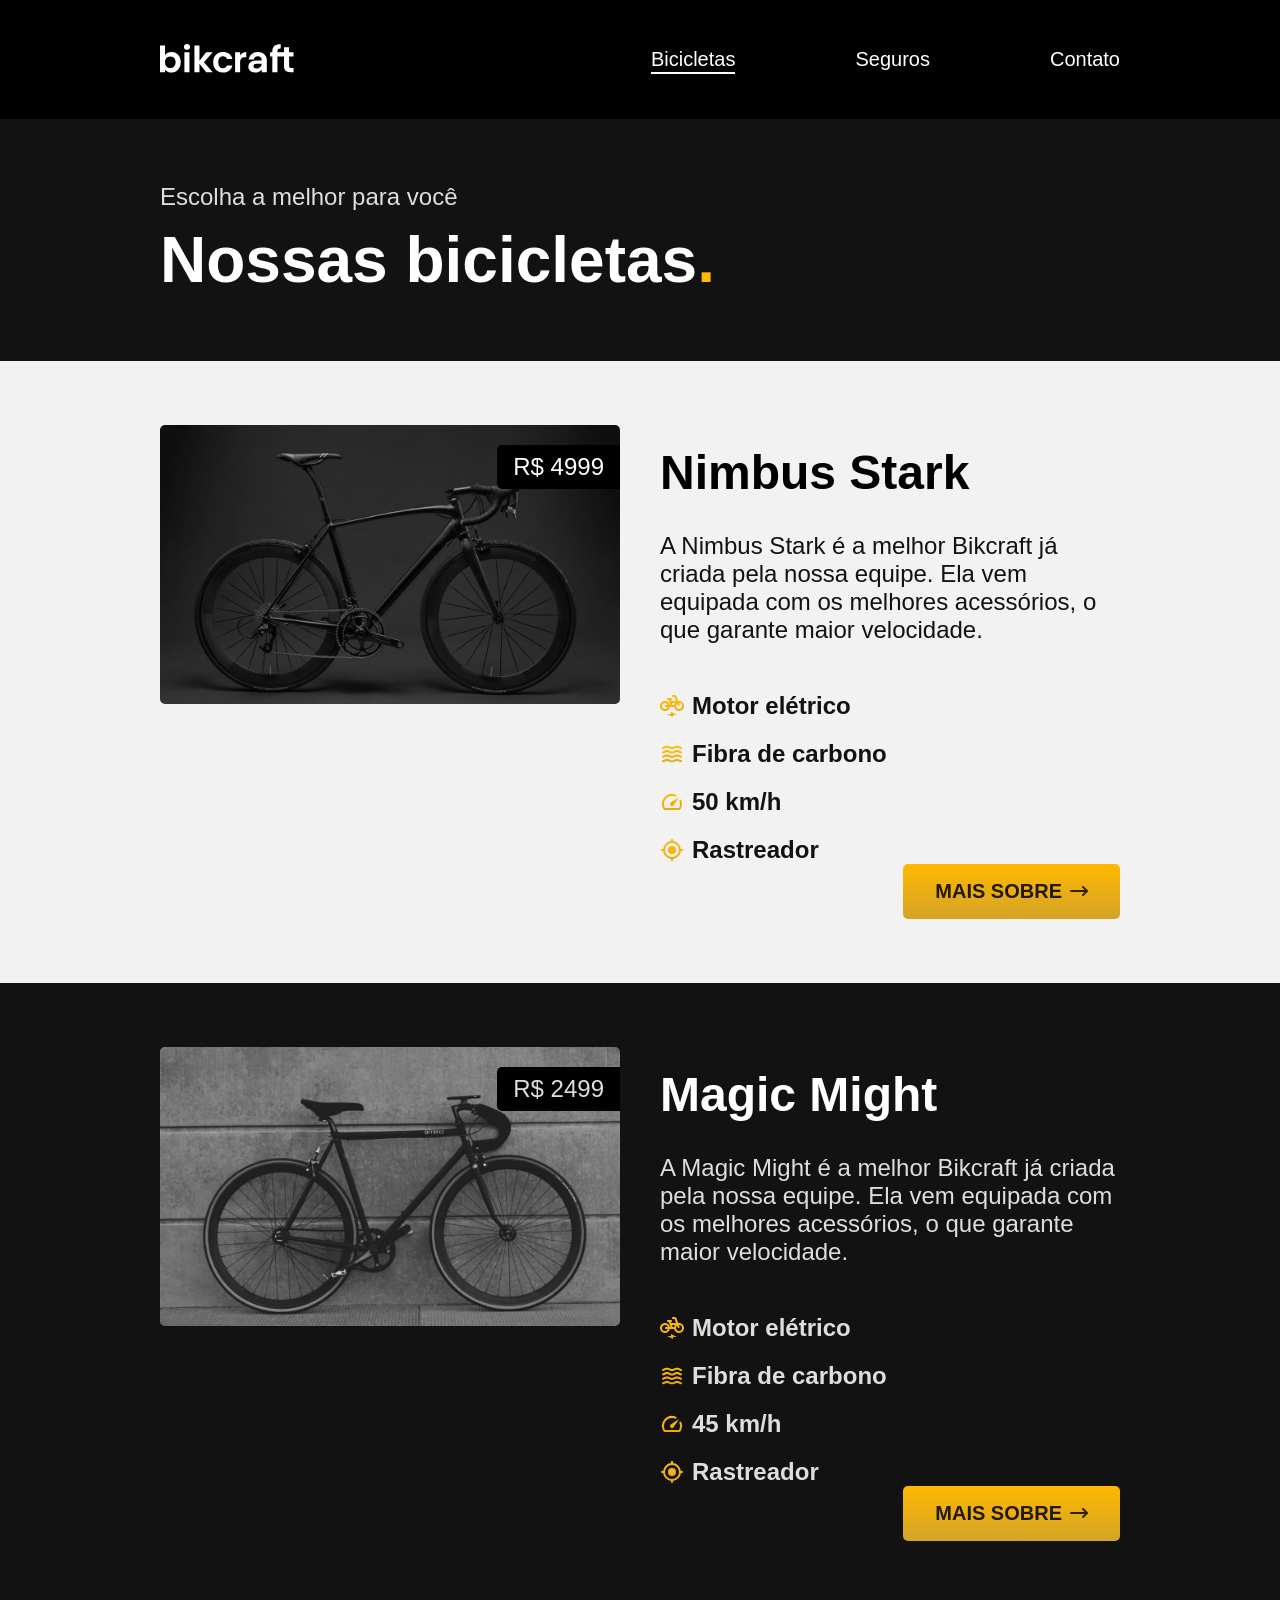
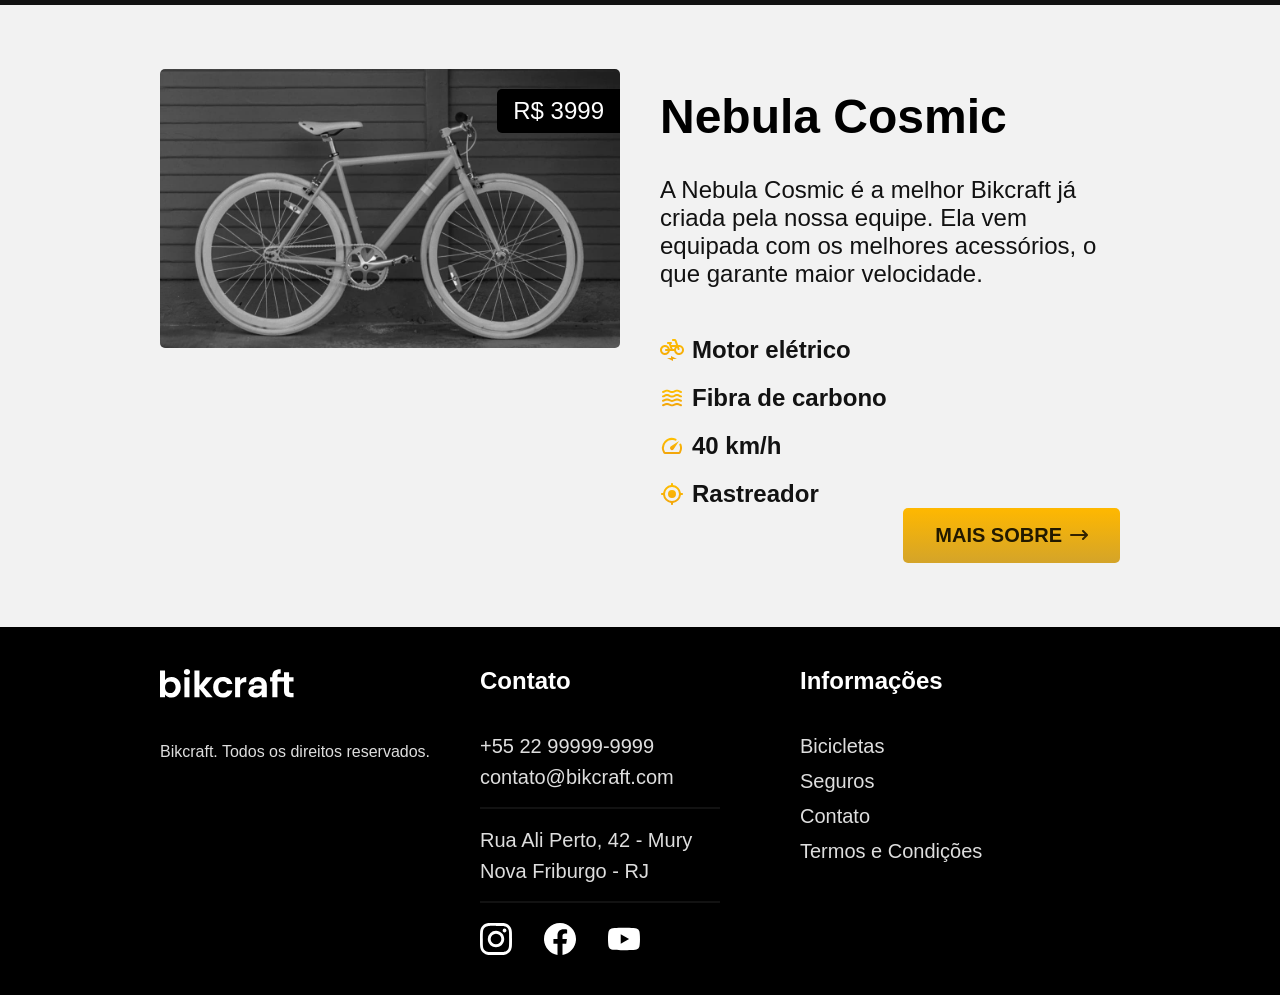
==== bicicletas.html @ 28f9dd7e "Adicionado os arquivos do projeto" ====
<!DOCTYPE html>
<html>
    <head>
        <link rel="stylesheet" href="/css/estilo.css">
        <link rel="icon" href="/img/favicon.svg" type="image/svg+xml">
        <title>Bicicletas | Bikcraft</title>
        <meta name="description" content="Bicicletas.">
        <meta name="viewport" content="width=device-width, initial-scale=1.0">
        <script>document.documentElement.classList.add("js")</script>
    </head>

    <body>
        <header class="cabecalho">
            <a href="/index.html"><img class="logo" src="/img/bikcraft.svg" alt="Bikcraft"></a>
            
            <nav>
                <ul class="menu">
                    <li><a href="/bicicletas.html">Bicicletas</a></li>
                    <li><a href="/seguros.html">Seguros</a></li>
                    <li><a href="/contato.html">Contato</a></li>
                </ul>
            </nav>
        </header>

        <main class="bicicletas">
            <div class="bicicletas-titulo">
                <h2>Escolha a melhor para você</h2>
                <h1>Nossas bicicletas<span>.</span></h1>
            </div>

            <div class="bicicleta-nimbus">
                <div class="bicicleta-imagem">
                    <img src="/img/bicicletas/nimbus.jpg" alt="Bicicleta preta">
                    <p class="bicicleta-preco">R$ 4999</p>
                </div>

                <div class="bicicleta-texto">
                    <h2>Nimbus Stark</h2>
                    <p>A Nimbus Stark é a melhor Bikcraft já criada pela nossa equipe. Ela vem equipada com os melhores acessórios, o que garante maior velocidade.</p>

                    <ul class="bicicleta-componentes">
                        <li><img src="/img/icones/eletrica.svg">Motor elétrico</li>
                        <li><img src="/img/icones/carbono.svg">Fibra de carbono</li>
                        <li><img src="/img/icones/velocidade.svg">50 km/h</li>
                        <li><img src="/img/icones/rastreador.svg">Rastreador</li>
                    </ul>

                    <a class="botao" href="/bicicletas/nimbus.html">MAIS SOBRE<img src="/img/icones/seta.svg"></a>
                </div>
            </div>

            <div class="bicicleta-magic">
                <div class="bicicleta-imagem">
                    <img src="/img/bicicletas/magic.jpg" alt="Bicicleta preta">
                    <p class="bicicleta-preco">R$ 2499</p>
                </div>

                <div class="bicicleta-texto">
                    <h2>Magic Might</h2>
                    <p>A Magic Might é a melhor Bikcraft já criada pela nossa equipe. Ela vem equipada com os melhores acessórios, o que garante maior velocidade.</p>

                    <ul class="bicicleta-componentes">
                        <li><img src="/img/icones/eletrica.svg">Motor elétrico</li>
                        <li><img src="/img/icones/carbono.svg">Fibra de carbono</li>
                        <li><img src="/img/icones/velocidade.svg">45 km/h</li>
                        <li><img src="/img/icones/rastreador.svg">Rastreador</li>
                    </ul>

                    <a class="botao" href="/bicicletas/magic.html">MAIS SOBRE<img src="/img/icones/seta.svg"></a>
                </div>
            </div>

            <div class="bicicleta-nebula">
                <div class="bicicleta-imagem">
                    <img src="/img/bicicletas/nebula.jpg" alt="Bicicleta branca">
                    <p class="bicicleta-preco">R$ 3999</p>
                </div>

                <div class="bicicleta-texto">
                    <h2>Nebula Cosmic</h2>
                    <p>A Nebula Cosmic é a melhor Bikcraft já criada pela nossa equipe. Ela vem equipada com os melhores acessórios, o que garante maior velocidade.</p>

                    <ul class="bicicleta-componentes">
                        <li><img src="/img/icones/eletrica.svg">Motor elétrico</li>
                        <li><img src="/img/icones/carbono.svg">Fibra de carbono</li>
                        <li><img src="/img/icones/velocidade.svg">40 km/h</li>
                        <li><img src="/img/icones/rastreador.svg">Rastreador</li>
                    </ul>

                    <a class="botao" href="/bicicletas/nebula.html">MAIS SOBRE<img src="/img/icones/seta.svg"></a>
                </div>
            </div>
        </main>

        <footer class="rodape">
            <div class="rodape-marca">
                <a href="/index.html"><img class="logo" src="/img/bikcraft.svg" alt="Bikcraft"></a>
                <p>Bikcraft. Todos os direitos reservados.</p>
            </div>

            <div class="rodape-contato">
                <h3>Contato</h3>

                <ul class="rodape-telemail">
                    <li>+55 22 99999-9999</li>
                    <li>contato@bikcraft.com</li>
                </ul>

                <ul class="rodape-endereco">
                    <li>Rua Ali Perto, 42 - Mury</li>
                    <li>Nova Friburgo - RJ</li>
                </ul>

                <div class="rodape-redes">
                    <a href="https://google.com"><img src="/img/redes/instagram.svg" alt="Instagram"></a>
                    <a href="https://google.com"><img src="/img/redes/facebook.svg" alt="Facebook"></a>
                    <a href="https://google.com"><img src="/img/redes/youtube.svg" alt="Youtube"></a>
                </div>
            </div>

            <div class="rodape-info">
                <h3>Informações</h3>

                <ul class="rodape-nav">
                    <li><a href="/bicicletas.html">Bicicletas</a></li>
                    <li><a href="/seguros.html">Seguros</a></li>
                    <li><a href="/contato.html">Contato</a></li>
                    <li><a href="/termos.html">Termos e Condições</a></li>
                </ul>
            </div>
        </footer>

        <script src="/javascript/script.js"></script>
    </body>
</html>
---- css/estilo.css ----
@import "/css/global.css";
@import "/css/cabecalho.css";
@import "/css/rodape.css";

@import "/css/index.css";

@import "/css/bicicletas.css";

@import "/css/nimbus.css";
@import "/css/magic.css";
@import "/css/nebula.css";

@import "/css/seguros.css";

@import "/css/contato.css";

@import "/css/orcamento.css";

@import "/css/termos.css";
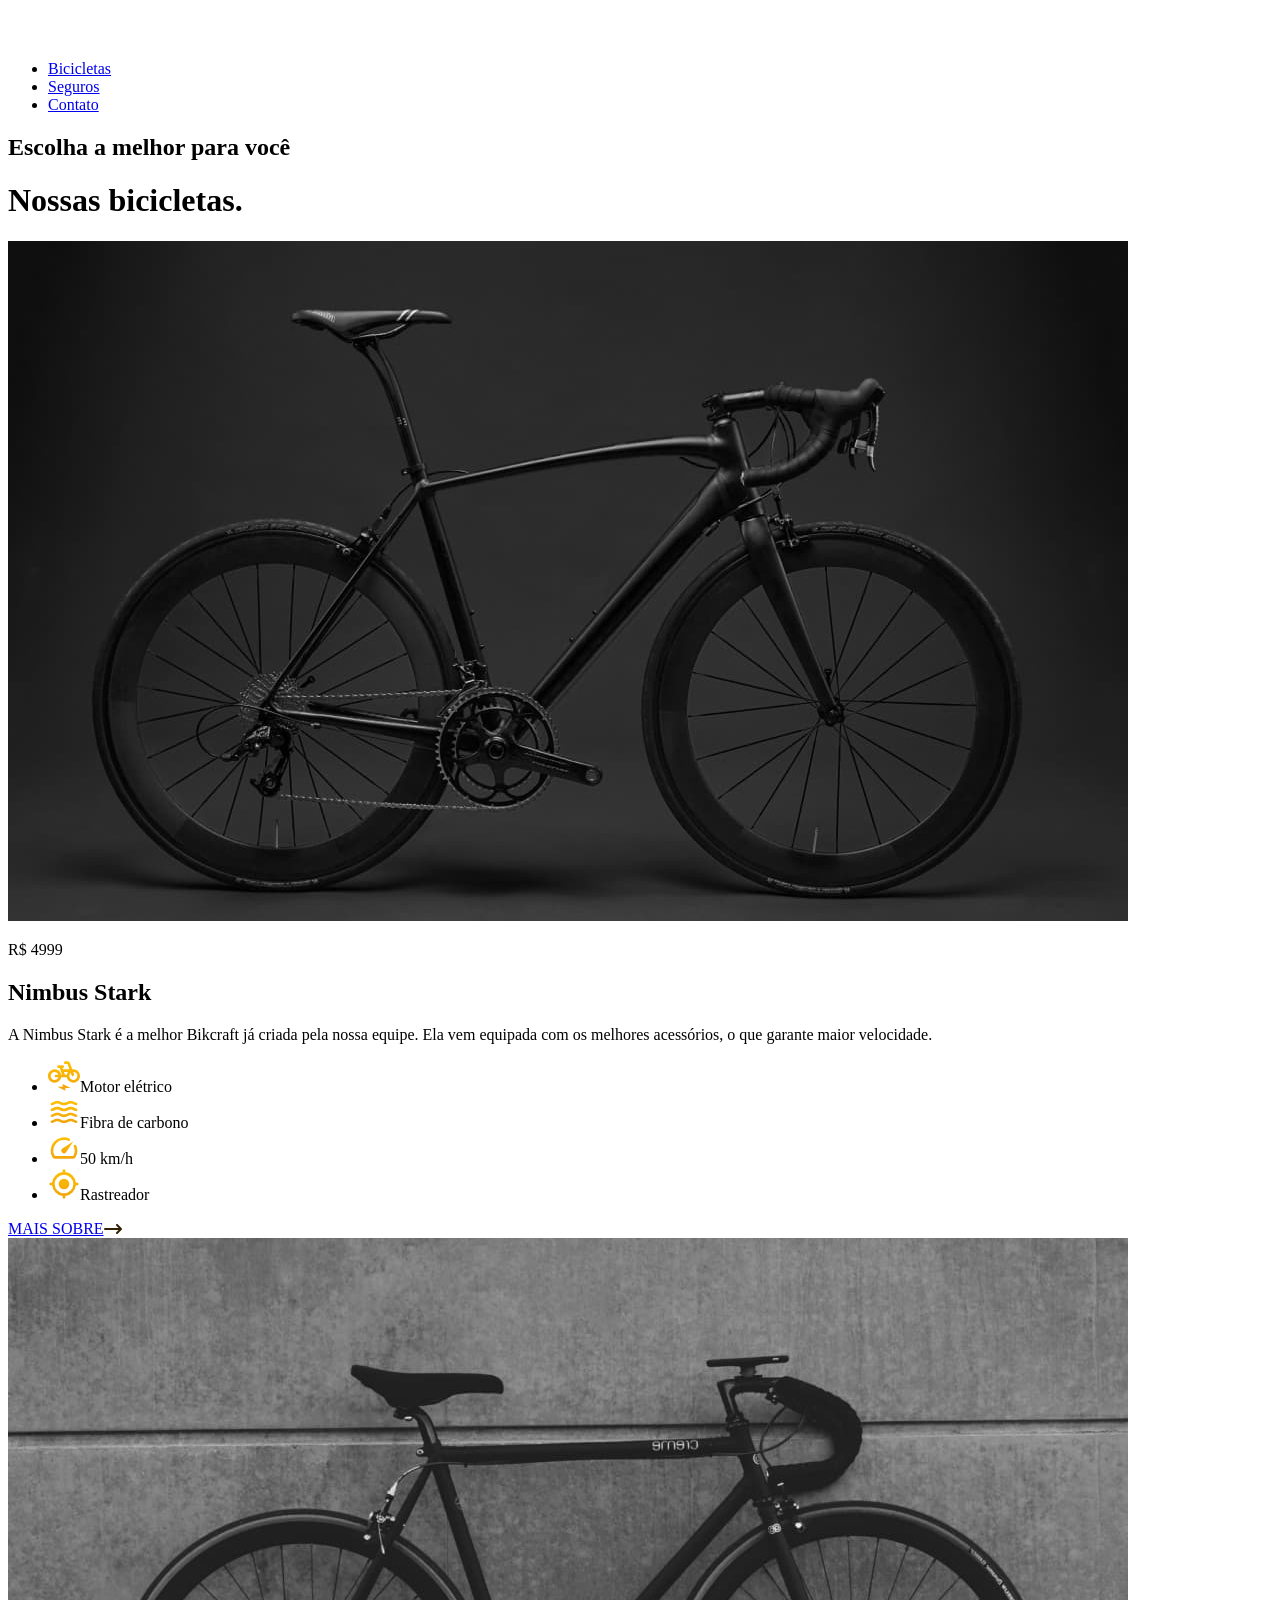
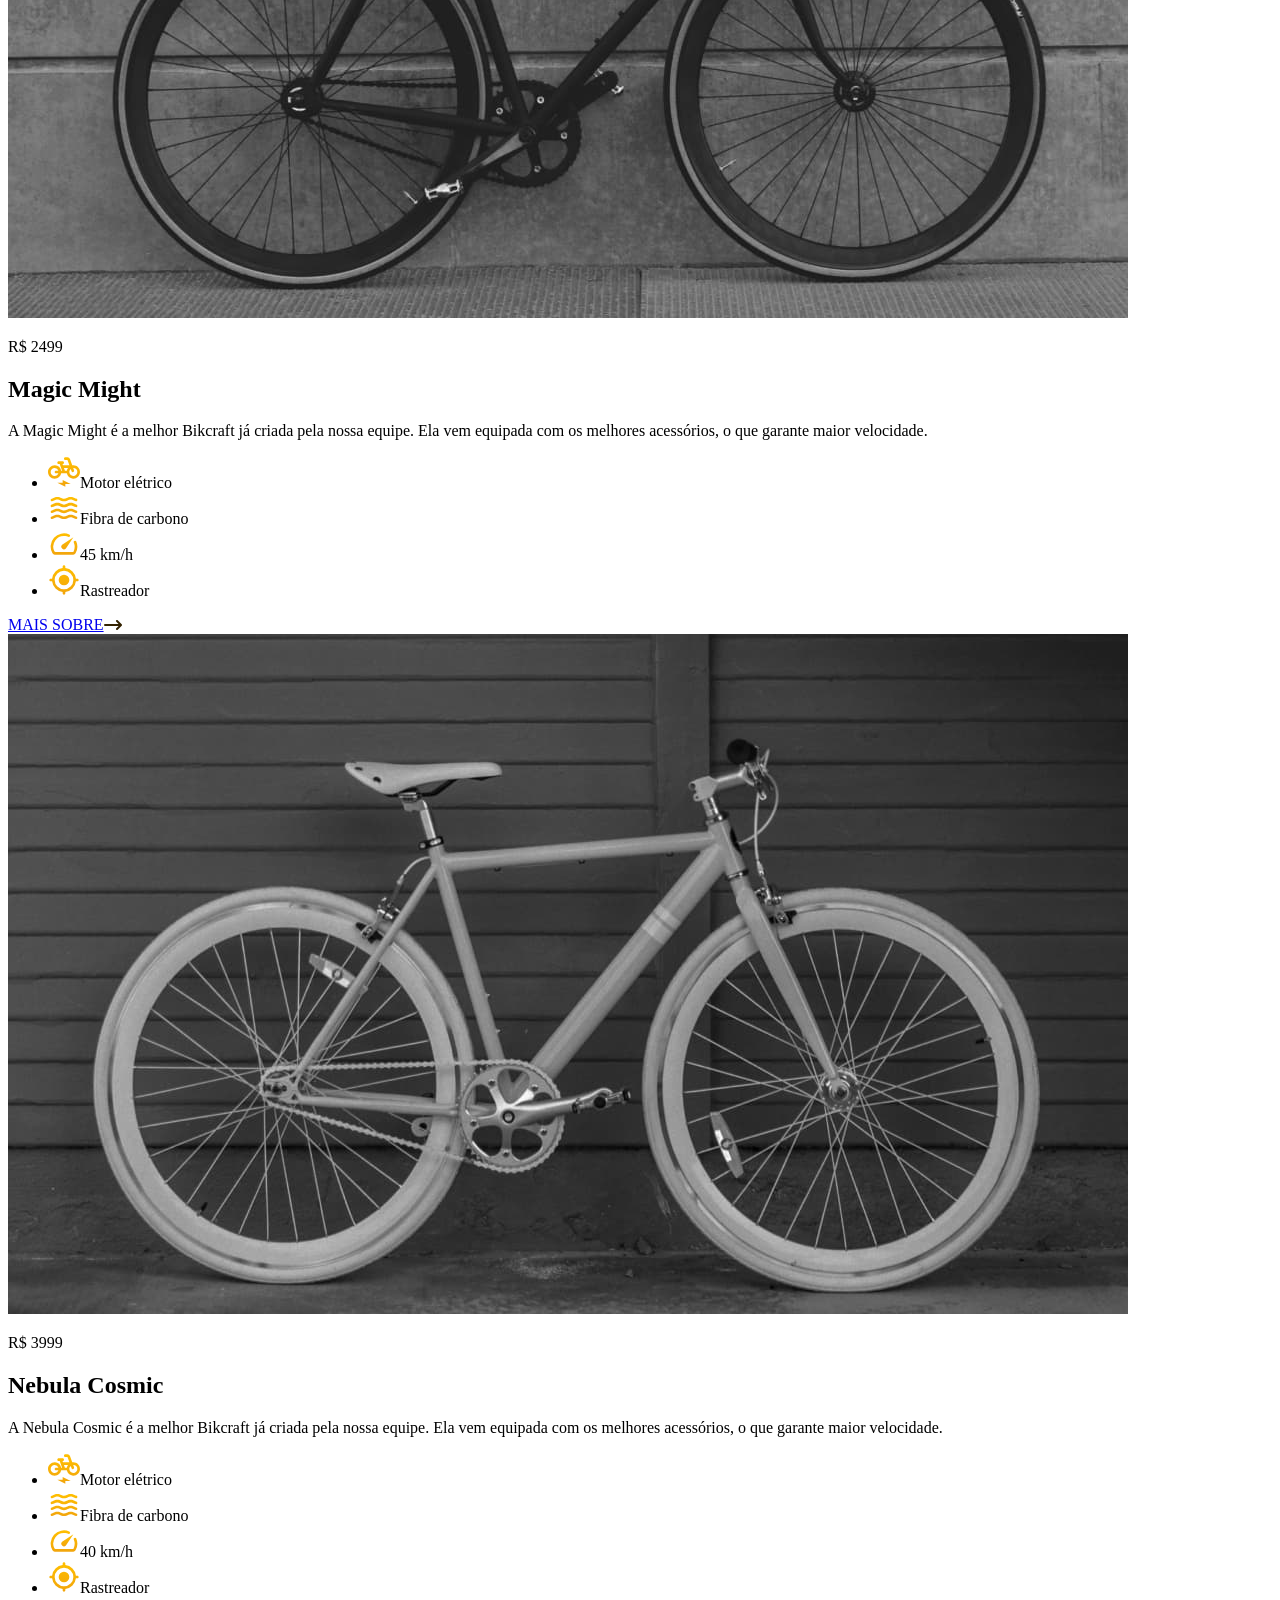
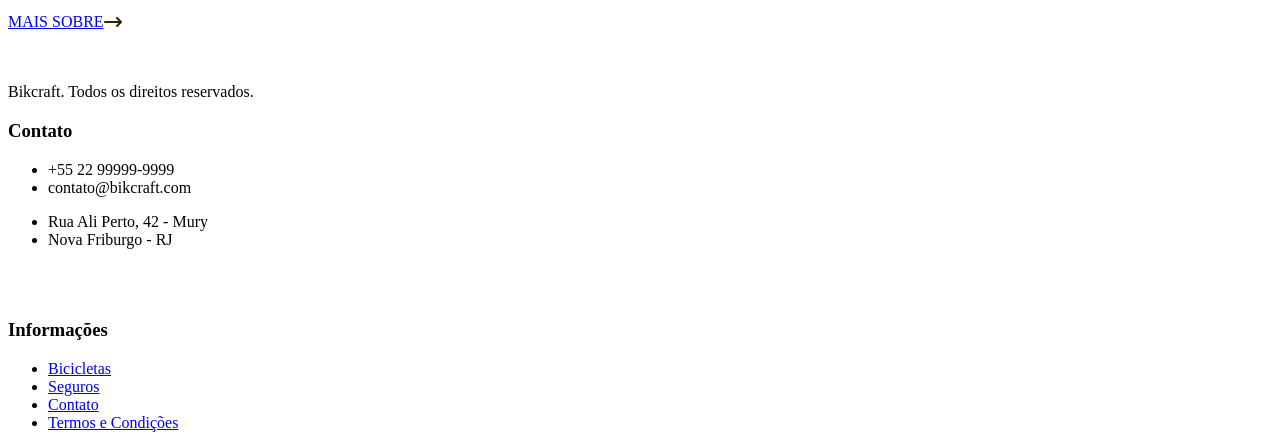
==== commit b1cc9959: "Corrigido os caminhos e endereçamentos de arquivos que estavam incorretos" ====
--- a/bicicletas.html
+++ b/bicicletas.html
@@ -1,8 +1,8 @@
 <!DOCTYPE html>
 <html>
     <head>
-        <link rel="stylesheet" href="/css/estilo.css">
-        <link rel="icon" href="/img/favicon.svg" type="image/svg+xml">
+        <link rel="stylesheet" href="./css/estilo.css">
+        <link rel="icon" href="./img/favicon.svg" type="image/svg+xml">
         <title>Bicicletas | Bikcraft</title>
         <meta name="description" content="Bicicletas.">
         <meta name="viewport" content="width=device-width, initial-scale=1.0">
@@ -11,13 +11,13 @@
 
     <body>
         <header class="cabecalho">
-            <a href="/index.html"><img class="logo" src="/img/bikcraft.svg" alt="Bikcraft"></a>
+            <a href="./index.html"><img class="logo" src="./img/bikcraft.svg" alt="Bikcraft"></a>
             
             <nav>
                 <ul class="menu">
-                    <li><a href="/bicicletas.html">Bicicletas</a></li>
-                    <li><a href="/seguros.html">Seguros</a></li>
-                    <li><a href="/contato.html">Contato</a></li>
+                    <li><a href="./bicicletas.html">Bicicletas</a></li>
+                    <li><a href="./seguros.html">Seguros</a></li>
+                    <li><a href="./contato.html">Contato</a></li>
                 </ul>
             </nav>
         </header>
@@ -30,7 +30,7 @@
 
             <div class="bicicleta-nimbus">
                 <div class="bicicleta-imagem">
-                    <img src="/img/bicicletas/nimbus.jpg" alt="Bicicleta preta">
+                    <img src="./img/bicicletas/nimbus.jpg" alt="Bicicleta preta">
                     <p class="bicicleta-preco">R$ 4999</p>
                 </div>
 
@@ -39,19 +39,19 @@
                     <p>A Nimbus Stark é a melhor Bikcraft já criada pela nossa equipe. Ela vem equipada com os melhores acessórios, o que garante maior velocidade.</p>
 
                     <ul class="bicicleta-componentes">
-                        <li><img src="/img/icones/eletrica.svg">Motor elétrico</li>
-                        <li><img src="/img/icones/carbono.svg">Fibra de carbono</li>
-                        <li><img src="/img/icones/velocidade.svg">50 km/h</li>
-                        <li><img src="/img/icones/rastreador.svg">Rastreador</li>
+                        <li><img src="./img/icones/eletrica.svg">Motor elétrico</li>
+                        <li><img src="./img/icones/carbono.svg">Fibra de carbono</li>
+                        <li><img src="./img/icones/velocidade.svg">50 km/h</li>
+                        <li><img src="./img/icones/rastreador.svg">Rastreador</li>
                     </ul>
 
-                    <a class="botao" href="/bicicletas/nimbus.html">MAIS SOBRE<img src="/img/icones/seta.svg"></a>
+                    <a class="botao" href="./bicicletas/nimbus.html">MAIS SOBRE<img src="./img/icones/seta.svg"></a>
                 </div>
             </div>
 
             <div class="bicicleta-magic">
                 <div class="bicicleta-imagem">
-                    <img src="/img/bicicletas/magic.jpg" alt="Bicicleta preta">
+                    <img src="./img/bicicletas/magic.jpg" alt="Bicicleta preta">
                     <p class="bicicleta-preco">R$ 2499</p>
                 </div>
 
@@ -60,19 +60,19 @@
                     <p>A Magic Might é a melhor Bikcraft já criada pela nossa equipe. Ela vem equipada com os melhores acessórios, o que garante maior velocidade.</p>
 
                     <ul class="bicicleta-componentes">
-                        <li><img src="/img/icones/eletrica.svg">Motor elétrico</li>
-                        <li><img src="/img/icones/carbono.svg">Fibra de carbono</li>
-                        <li><img src="/img/icones/velocidade.svg">45 km/h</li>
-                        <li><img src="/img/icones/rastreador.svg">Rastreador</li>
+                        <li><img src="./img/icones/eletrica.svg">Motor elétrico</li>
+                        <li><img src="./img/icones/carbono.svg">Fibra de carbono</li>
+                        <li><img src="./img/icones/velocidade.svg">45 km/h</li>
+                        <li><img src="./img/icones/rastreador.svg">Rastreador</li>
                     </ul>
 
-                    <a class="botao" href="/bicicletas/magic.html">MAIS SOBRE<img src="/img/icones/seta.svg"></a>
+                    <a class="botao" href="./bicicletas/magic.html">MAIS SOBRE<img src="./img/icones/seta.svg"></a>
                 </div>
             </div>
 
             <div class="bicicleta-nebula">
                 <div class="bicicleta-imagem">
-                    <img src="/img/bicicletas/nebula.jpg" alt="Bicicleta branca">
+                    <img src="./img/bicicletas/nebula.jpg" alt="Bicicleta branca">
                     <p class="bicicleta-preco">R$ 3999</p>
                 </div>
 
@@ -81,20 +81,20 @@
                     <p>A Nebula Cosmic é a melhor Bikcraft já criada pela nossa equipe. Ela vem equipada com os melhores acessórios, o que garante maior velocidade.</p>
 
                     <ul class="bicicleta-componentes">
-                        <li><img src="/img/icones/eletrica.svg">Motor elétrico</li>
-                        <li><img src="/img/icones/carbono.svg">Fibra de carbono</li>
-                        <li><img src="/img/icones/velocidade.svg">40 km/h</li>
-                        <li><img src="/img/icones/rastreador.svg">Rastreador</li>
+                        <li><img src="./img/icones/eletrica.svg">Motor elétrico</li>
+                        <li><img src="./img/icones/carbono.svg">Fibra de carbono</li>
+                        <li><img src="./img/icones/velocidade.svg">40 km/h</li>
+                        <li><img src="./img/icones/rastreador.svg">Rastreador</li>
                     </ul>
 
-                    <a class="botao" href="/bicicletas/nebula.html">MAIS SOBRE<img src="/img/icones/seta.svg"></a>
+                    <a class="botao" href="./bicicletas/nebula.html">MAIS SOBRE<img src="./img/icones/seta.svg"></a>
                 </div>
             </div>
         </main>
 
         <footer class="rodape">
             <div class="rodape-marca">
-                <a href="/index.html"><img class="logo" src="/img/bikcraft.svg" alt="Bikcraft"></a>
+                <a href="./index.html"><img class="logo" src="./img/bikcraft.svg" alt="Bikcraft"></a>
                 <p>Bikcraft. Todos os direitos reservados.</p>
             </div>
 
@@ -112,9 +112,9 @@
                 </ul>
 
                 <div class="rodape-redes">
-                    <a href="https://google.com"><img src="/img/redes/instagram.svg" alt="Instagram"></a>
-                    <a href="https://google.com"><img src="/img/redes/facebook.svg" alt="Facebook"></a>
-                    <a href="https://google.com"><img src="/img/redes/youtube.svg" alt="Youtube"></a>
+                    <a href="https://google.com"><img src="./img/redes/instagram.svg" alt="Instagram"></a>
+                    <a href="https://google.com"><img src="./img/redes/facebook.svg" alt="Facebook"></a>
+                    <a href="https://google.com"><img src="./img/redes/youtube.svg" alt="Youtube"></a>
                 </div>
             </div>
 
@@ -122,14 +122,14 @@
                 <h3>Informações</h3>
 
                 <ul class="rodape-nav">
-                    <li><a href="/bicicletas.html">Bicicletas</a></li>
-                    <li><a href="/seguros.html">Seguros</a></li>
-                    <li><a href="/contato.html">Contato</a></li>
-                    <li><a href="/termos.html">Termos e Condições</a></li>
+                    <li><a href="./bicicletas.html">Bicicletas</a></li>
+                    <li><a href="./seguros.html">Seguros</a></li>
+                    <li><a href="./contato.html">Contato</a></li>
+                    <li><a href="./termos.html">Termos e Condições</a></li>
                 </ul>
             </div>
         </footer>
 
-        <script src="/javascript/script.js"></script>
+        <script src="./javascript/script.js"></script>
     </body>
 </html>
--- a/css/estilo.css
+++ b/css/estilo.css
@@ -1,19 +1,19 @@
-@import "/css/global.css";
-@import "/css/cabecalho.css";
-@import "/css/rodape.css";
+@import "./css/global.css";
+@import "./css/cabecalho.css";
+@import "./css/rodape.css";
 
-@import "/css/index.css";
+@import "./css/index.css";
 
-@import "/css/bicicletas.css";
+@import "./css/bicicletas.css";
 
-@import "/css/nimbus.css";
-@import "/css/magic.css";
-@import "/css/nebula.css";
+@import "./css/nimbus.css";
+@import "./css/magic.css";
+@import "./css/nebula.css";
 
-@import "/css/seguros.css";
+@import "./css/seguros.css";
 
-@import "/css/contato.css";
+@import "./css/contato.css";
 
-@import "/css/orcamento.css";
+@import "./css/orcamento.css";
 
-@import "/css/termos.css";
+@import "./css/termos.css";
